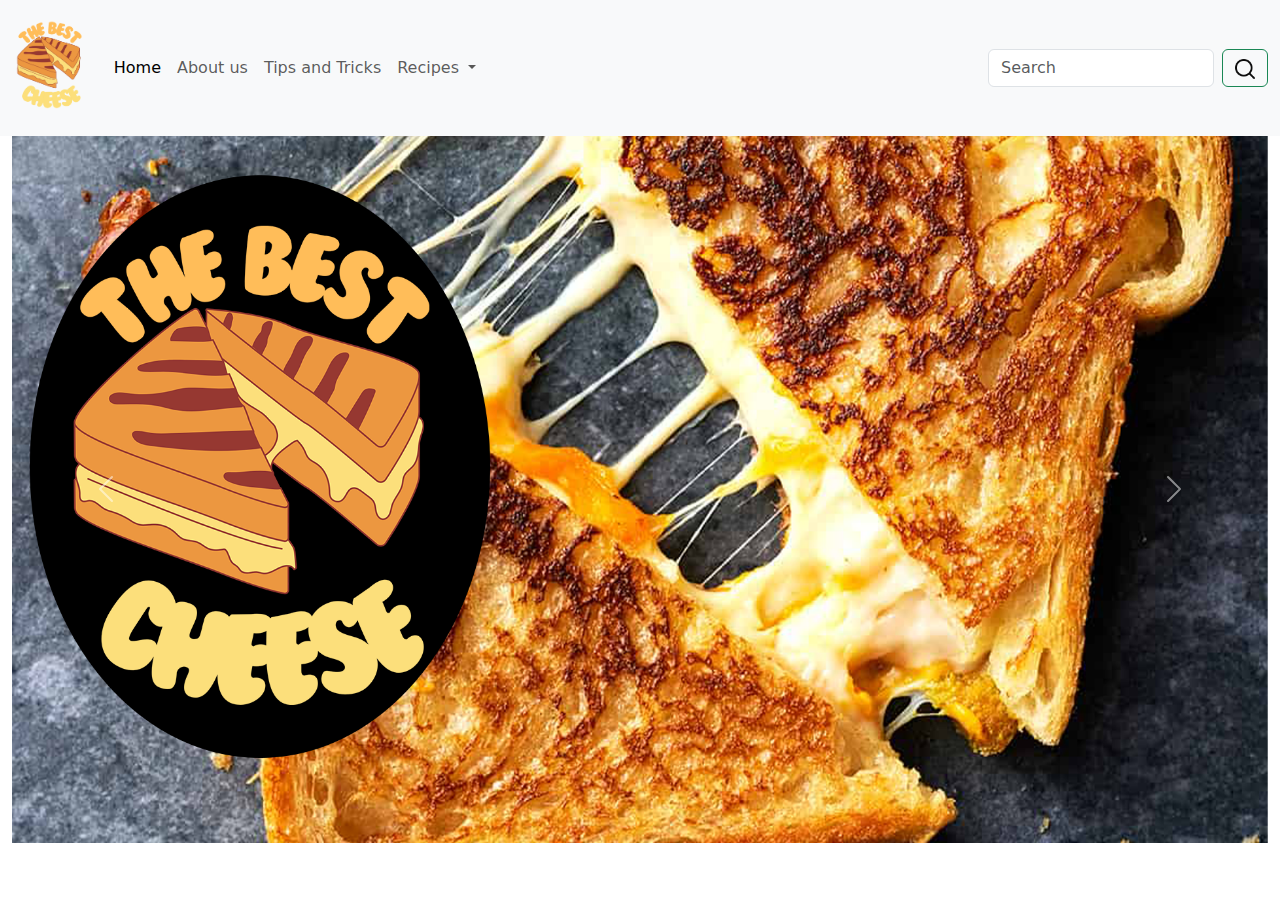
==== index.html @ 09ee9210 "finalsliders" ====
<!doctype html>
<html lang="en">

<head>
    <meta charset="utf-8">
    <meta name="viewport" content="width=device-width, initial-scale=1">
    <title>The Best Cheese</title>
    <link href="https://cdn.jsdelivr.net/npm/bootstrap@5.3.3/dist/css/bootstrap.min.css" rel="stylesheet"
        integrity="sha384-QWTKZyjpPEjISv5WaRU9OFeRpok6YctnYmDr5pNlyT2bRjXh0JMhjY6hW+ALEwIH" crossorigin="anonymous">
</head>

<body>

    <!--START TOP NAVIGATION-->
    <nav class="navbar navbar-expand-lg bg-body-tertiary">
        <div class="container-fluid">
            <a class="navbar-brand" href="index.html"><img src="images/transparentcheeselogo.png" alt="My logo"
                    height="110"></a>
            <button class="navbar-toggler" type="button" data-bs-toggle="collapse"
                data-bs-target="#navbarSupportedContent" aria-controls="navbarSupportedContent" aria-expanded="false"
                aria-label="Toggle navigation">
                <span class="navbar-toggler-icon"></span>
            </button>
            <div class="collapse navbar-collapse" id="navbarSupportedContent">
                <ul class="navbar-nav me-auto mb-2 mb-lg-0">
                    <li class="nav-item">
                        <a class="nav-link active" aria-current="page" href="#">Home</a>
                    </li>
                    <li class="nav-item">
                        <a class="nav-link" href="aboutus.html">About us</a>
                    </li>
                    <li class="nav-item">
                        <a class="nav-link" href="tipsandtricks.html">Tips and Tricks</a>
                    </li>
                    <li class="nav-item dropdown">
                        <a class="nav-link dropdown-toggle" href="#" role="button" data-bs-toggle="dropdown"
                            aria-expanded="false">
                            Recipes
                        </a>
                        <ul class="dropdown-menu">
                            <li><a class="dropdown-item" href="easyrecipe.html">Easy Difficulty Recipe</a></li>
                            <li><a class="dropdown-item" href="mediumrecipe.html">Medium Diffculty Recipe</a></li>
                            <li>

                            </li>
                            <li><a class="dropdown-item" href="hardrecipe.html">Hard Difficulty Recipe</a></li>
                        </ul>
                    </li>
                </ul>
                <form class="d-flex" role="search">
                    <input class="form-control me-2" type="search" placeholder="Search" aria-label="Search">
                    <button class="btn btn-outline-success" type="submit"><img src="images/searchicon.png"
                            alt="searchicon" height="20"></button>
                </form>
            </div>
        </div>
    </nav>

    <!--END TOP NAVIGATION-->

    <!--START HERO SLIDER-->
    <div class="container-fluid">
        <div id="carouselExample" class="carousel slide">
            <div class="carousel-inner">
                <div class="carousel-item active">
                    <img src="images/finalslider2.png" class="d-block w-100" alt="...">
                </div>
                <div class="carousel-item active">
                    <img src="images/finalslider1.png" class="d-block w-100" alt="...">
                </div>
                <div class="carousel-item">
                    <img src="images/finalslider3.png" class="d-block w-100" alt="...">
                </div>
            </div>
            <button class="carousel-control-prev" type="button" data-bs-target="#carouselExample" data-bs-slide="prev">
                <span class="carousel-control-prev-icon" aria-hidden="true"></span>
                <span class="visually-hidden">Previous</span>
            </button>
            <button class="carousel-control-next" type="button" data-bs-target="#carouselExample" data-bs-slide="next">
                <span class="carousel-control-next-icon" aria-hidden="true"></span>
                <span class="visually-hidden">Next</span>
            </button>
        </div>
    </div>
    <!--END HERO SLIDER-->

    <!--DO NOT EDIT BELOW THIS LINE-->
    <script src="https://cdn.jsdelivr.net/npm/bootstrap@5.3.3/dist/js/bootstrap.bundle.min.js"
        integrity="sha384-YvpcrYf0tY3lHB60NNkmXc5s9fDVZLESaAA55NDzOxhy9GkcIdslK1eN7N6jIeHz"
        crossorigin="anonymous"></script>
</body>

</html>
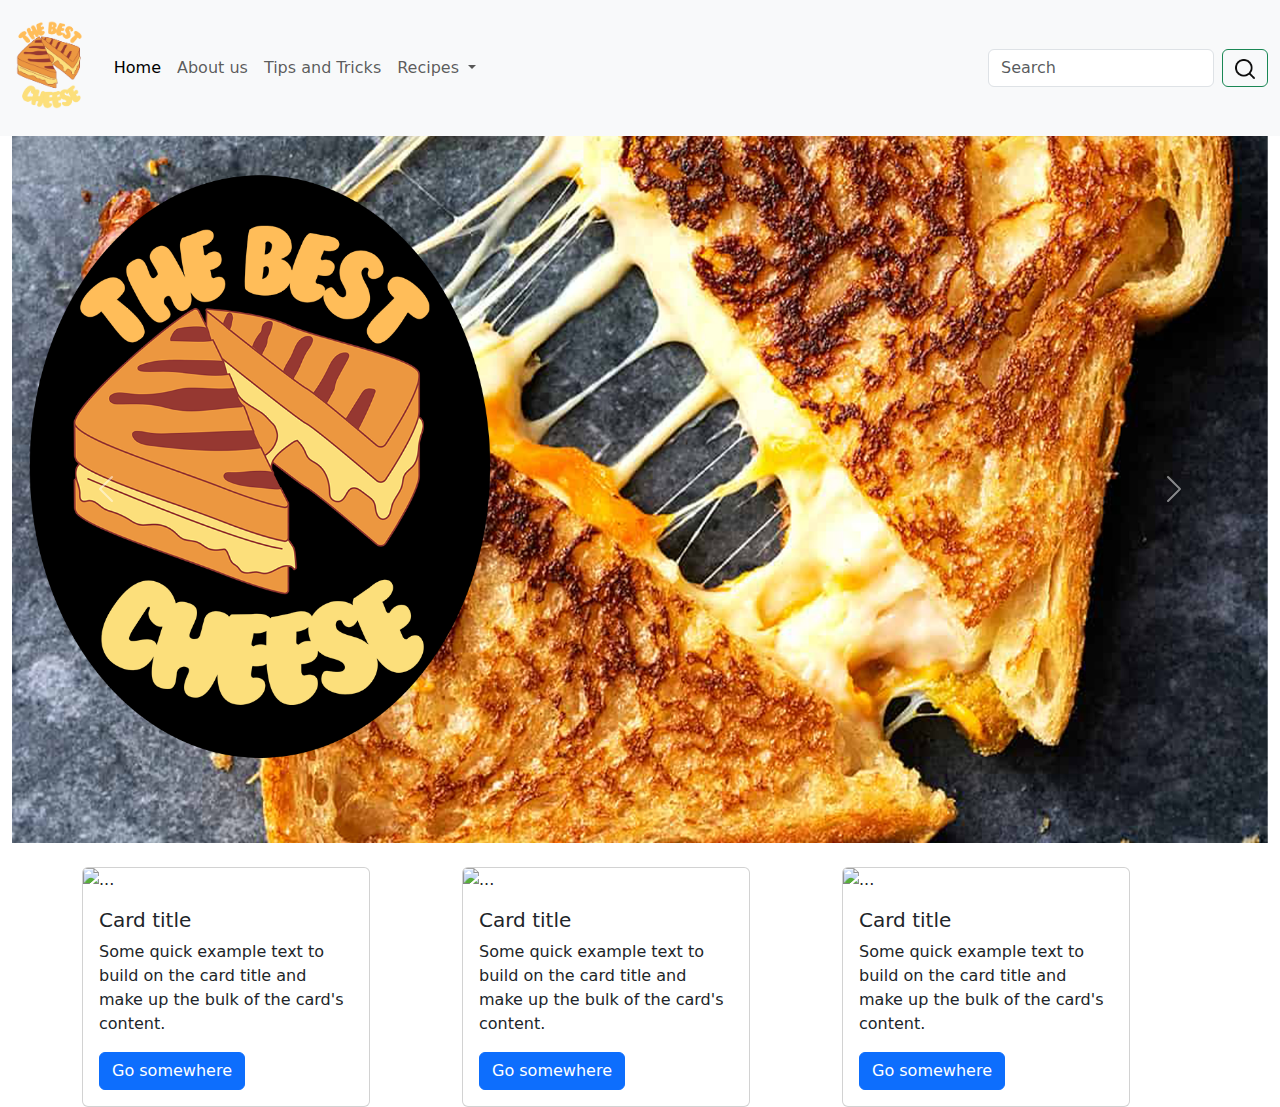
==== commit 4833d1c7: "cardstart" ====
--- a/index.html
+++ b/index.html
@@ -83,6 +83,60 @@
         </div>
     </div>
     <!--END HERO SLIDER-->
+    <br />
+    <!--START CARDS-->
+
+    <style>
+        .col-2,
+        .col-md-6,
+        .col-sm-4,
+        .col-lg-4 {
+            border: rgb(0, 0, 0) 1px
+        }
+    </style>
+
+    <div class="container">
+        <div class="row">
+            <div class="col-sm-12 col-md-6 col-lg-4">
+                <div class="card" style="width: 18rem;">
+                    <img src="..." class="card-img-top" alt="...">
+                    <div class="card-body">
+                        <h5 class="card-title">Card title</h5>
+                        <p class="card-text">Some quick example text to build on the card title and make up the bulk of
+                            the card's
+                            content.</p>
+                        <a href="#" class="btn btn-primary">Go somewhere</a>
+                    </div>
+                </div>
+            </div>
+            <div class="col-sm-12 col-md-6 col-lg-4">
+                <div class="card" style="width: 18rem;">
+                    <img src="..." class="card-img-top" alt="...">
+                    <div class="card-body">
+                        <h5 class="card-title">Card title</h5>
+                        <p class="card-text">Some quick example text to build on the card title and make up the bulk of
+                            the card's
+                            content.</p>
+                        <a href="#" class="btn btn-primary">Go somewhere</a>
+                    </div>
+                </div>
+            </div>
+            <div class="col-sm-12 col-md-6 col-lg-4">
+                <div class="card" style="width: 18rem;">
+                    <img src="..." class="card-img-top" alt="...">
+                    <div class="card-body">
+                        <h5 class="card-title">Card title</h5>
+                        <p class="card-text">Some quick example text to build on the card title and make up the bulk of
+                            the card's
+                            content.</p>
+                        <a href="#" class="btn btn-primary">Go somewhere</a>
+                    </div>
+                </div>
+            </div>
+        </div>
+    </div>
+
+    <!--END CARDS-->
 
     <!--DO NOT EDIT BELOW THIS LINE-->
     <script src="https://cdn.jsdelivr.net/npm/bootstrap@5.3.3/dist/js/bootstrap.bundle.min.js"
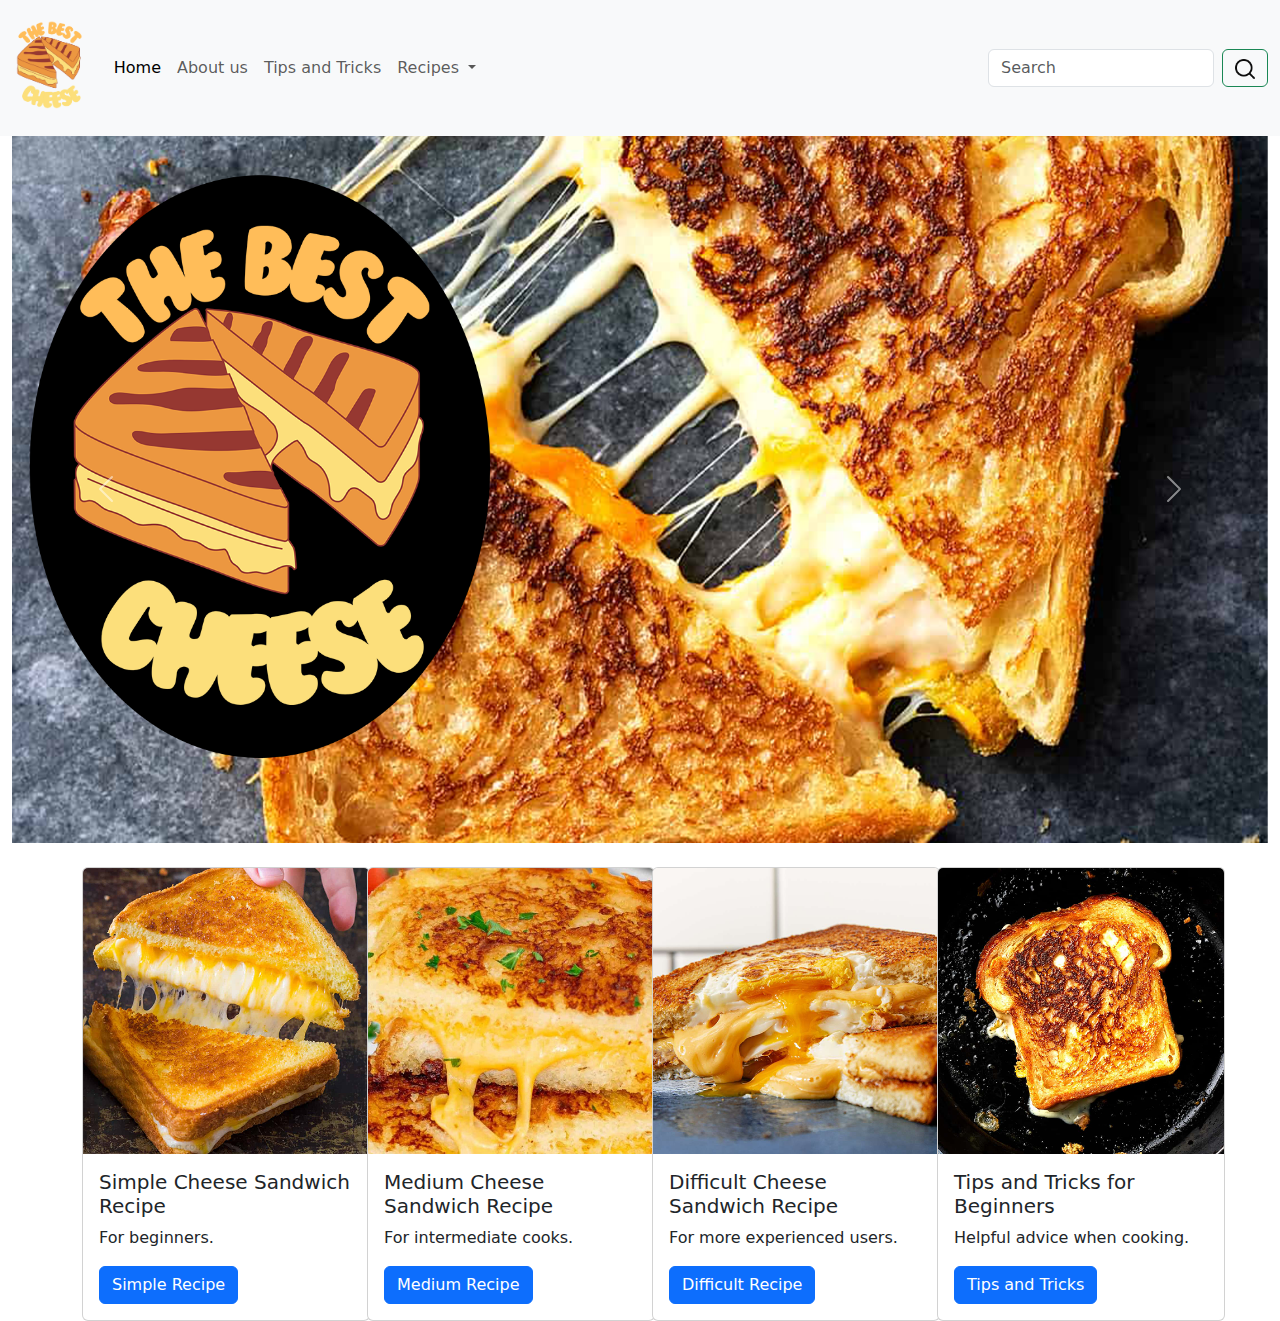
==== commit 402b2b0b: "finishedcards" ====
--- a/index.html
+++ b/index.html
@@ -97,42 +97,49 @@
 
     <div class="container">
         <div class="row">
-            <div class="col-sm-12 col-md-6 col-lg-4">
+            <div class="col-sm-12 col-md-6 col-lg-3">
                 <div class="card" style="width: 18rem;">
-                    <img src="..." class="card-img-top" alt="...">
+                    <img src="images/simplesandwichrecipe.png" class="card-img-top" alt="...">
                     <div class="card-body">
-                        <h5 class="card-title">Card title</h5>
-                        <p class="card-text">Some quick example text to build on the card title and make up the bulk of
-                            the card's
-                            content.</p>
-                        <a href="#" class="btn btn-primary">Go somewhere</a>
+                        <h5 class="card-title">Simple Cheese Sandwich Recipe</h5>
+                        <p class="card-text">For beginners.</p>
+                        <a href="easyrecipe.html" class="btn btn-primary">Simple Recipe</a>
                     </div>
                 </div>
             </div>
-            <div class="col-sm-12 col-md-6 col-lg-4">
+            <div class="col-sm-12 col-md-6 col-lg-3">
                 <div class="card" style="width: 18rem;">
-                    <img src="..." class="card-img-top" alt="...">
+                    <img src="images/mediumsandwichrecipe.png" class="card-img-top" alt="...">
                     <div class="card-body">
-                        <h5 class="card-title">Card title</h5>
-                        <p class="card-text">Some quick example text to build on the card title and make up the bulk of
-                            the card's
-                            content.</p>
-                        <a href="#" class="btn btn-primary">Go somewhere</a>
+                        <h5 class="card-title">Medium Cheese Sandwich Recipe</h5>
+                        <p class="card-text">For intermediate cooks.</p>
+                        <a href="mediumrecipe.html" class="btn btn-primary">Medium Recipe</a>
                     </div>
                 </div>
             </div>
-            <div class="col-sm-12 col-md-6 col-lg-4">
+            <div class="col-sm-12 col-md-6 col-lg-3">
                 <div class="card" style="width: 18rem;">
-                    <img src="..." class="card-img-top" alt="...">
+                    <img src="images/difficultsandwichrecipe.png" class="card-img-top" alt="...">
                     <div class="card-body">
-                        <h5 class="card-title">Card title</h5>
-                        <p class="card-text">Some quick example text to build on the card title and make up the bulk of
-                            the card's
-                            content.</p>
-                        <a href="#" class="btn btn-primary">Go somewhere</a>
+                        <h5 class="card-title">Difficult Cheese Sandwich Recipe</h5>
+                        <p class="card-text">For more experienced users.</p>
+                        <a href="hardrecipe.html" class="btn btn-primary">Difficult Recipe</a>
                     </div>
                 </div>
             </div>
+            <div class="col-sm-12 col-md-6 col-lg-3">
+                <div class="card" style="width: 18rem;">
+                    <img src="images/tipsandtrickscardimage.png" class="card-img-top" alt="...">
+                    <div class="card-body">
+                        <h5 class="card-title">Tips and Tricks for Beginners</h5>
+                        <p class="card-text">Helpful advice when cooking.</p>
+                        <a href="tipsandtricks.html" class="btn btn-primary">Tips and Tricks</a>
+                    </div>
+                </div>
+            </div>
+
+
+
         </div>
     </div>
 
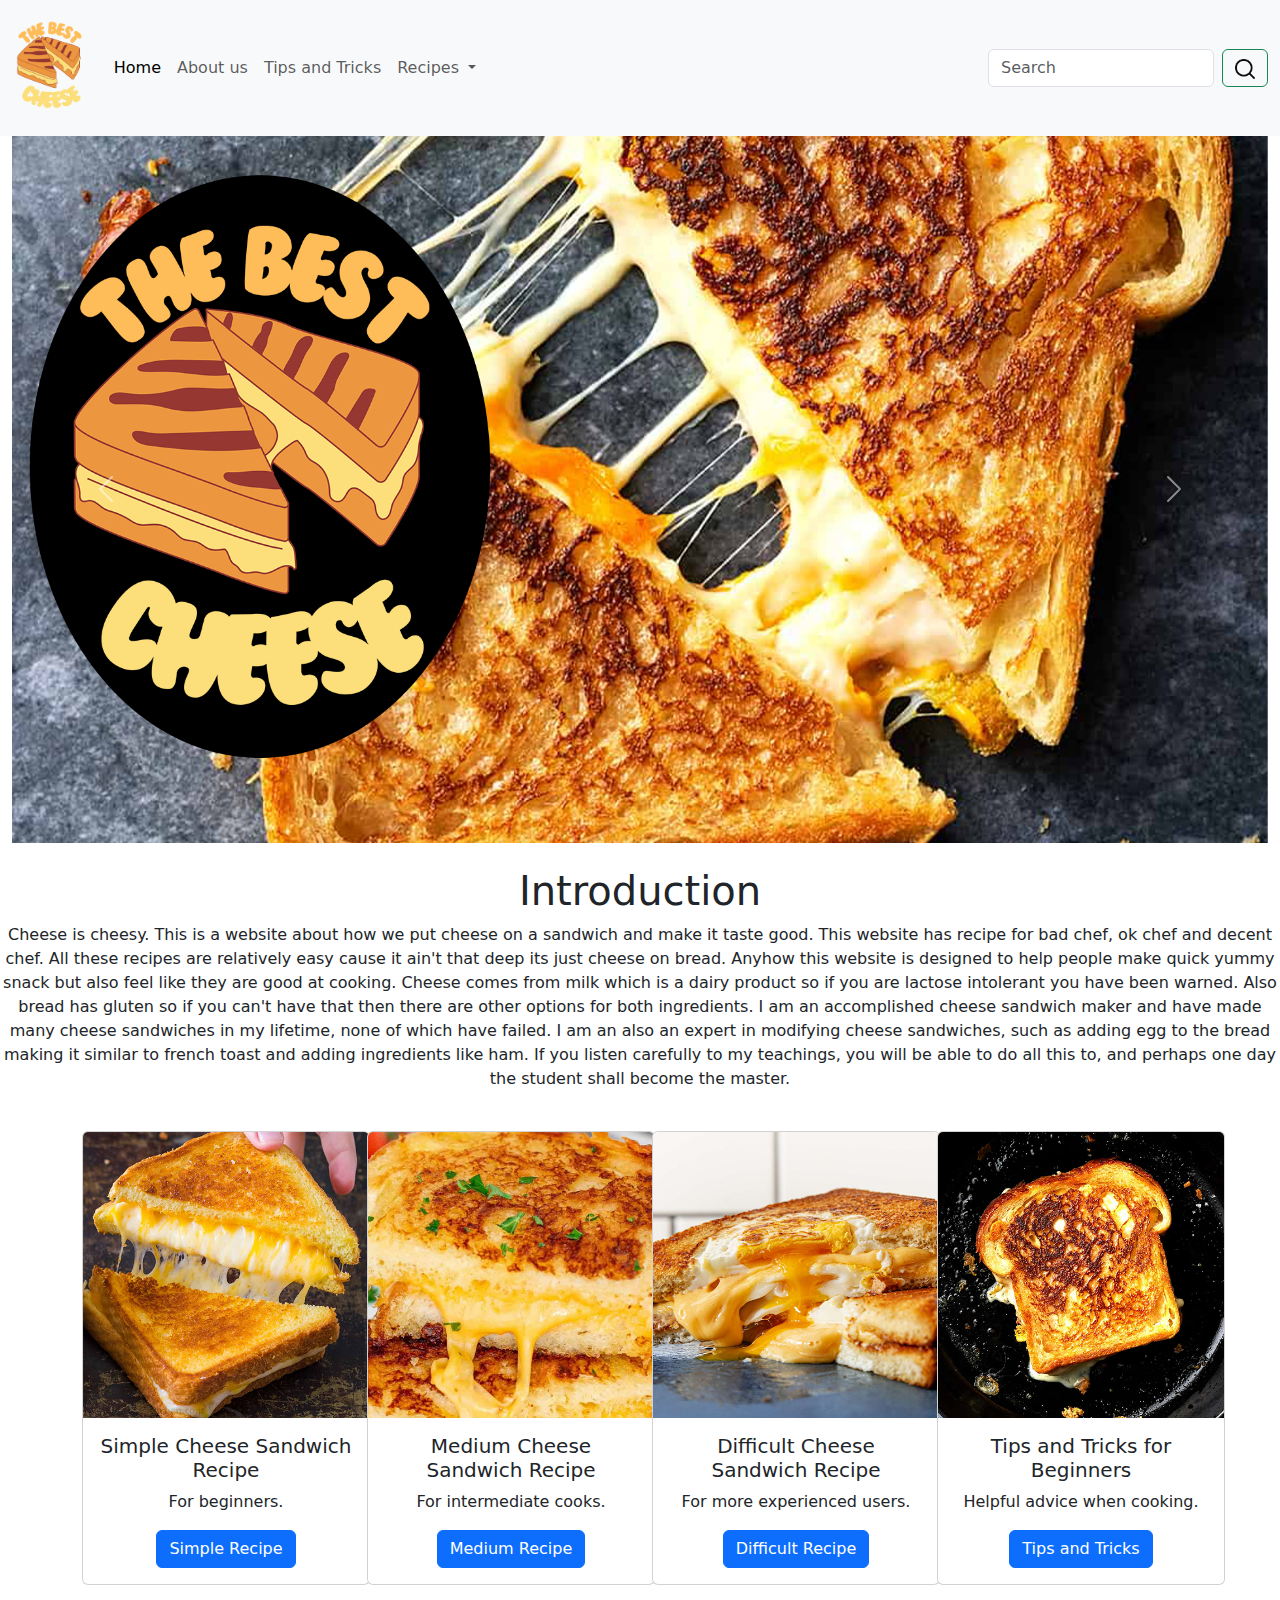
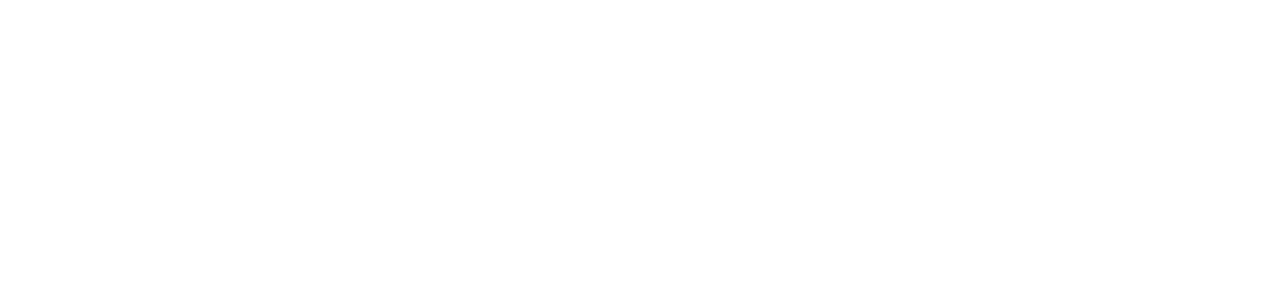
==== commit f2a357ce: "gordon ramsey" ====
--- a/index.html
+++ b/index.html
@@ -1,5 +1,5 @@
 <!doctype html>
-<html lang="en">
+<html lang="en" data-bs-theme="light">
 
 <head>
     <meta charset="utf-8">
@@ -84,6 +84,32 @@
     </div>
     <!--END HERO SLIDER-->
     <br />
+    <!--START INTRODUCTION-->
+    <style>
+        h1 {
+            text-align: center;
+        }
+
+        p {
+            text-align: center;
+        }
+
+        div {
+            text-align: center;
+        }
+    </style>
+    <h1>Introduction</h1>
+    <p>Cheese is cheesy. This is a website about how we put cheese on a sandwich and make it taste good. This website
+        has recipe for bad chef, ok chef and decent chef. All these recipes are relatively easy cause it ain't that deep
+        its just cheese on bread. Anyhow this website is designed to help people make quick yummy snack but also feel
+        like they are good at cooking. Cheese comes from milk which is a dairy product so if you are lactose intolerant
+        you have been warned. Also bread has gluten so if you can't have that then there are other options for both
+        ingredients. I am an accomplished cheese sandwich maker and have made many cheese sandwiches in my lifetime,
+        none of which have failed. I am an also an expert in modifying cheese sandwiches, such as adding egg to the
+        bread making it similar to french toast and adding ingredients like ham. If you listen carefully to my
+        teachings, you will be able to do all this to, and perhaps one day the student shall become the master.</p>
+    <!--END INTRODUCTION-->
+    <br />
     <!--START CARDS-->
 
     <style>
@@ -145,6 +171,26 @@
 
     <!--END CARDS-->
 
+    <!--START VIDEO-->
+    <style>
+        h1 {
+            text-align: center;
+        }
+
+        p {
+            text-align: center;
+        }
+
+        div {
+            text-align: center;
+        }
+    </style>
+    <iframe width="560" height="315" src="https://www.youtube.com/embed/8E4cQHejFq0?si=dzwd9rSEsEahaP6M"
+        title="YouTube video player" frameborder="0"
+        allow="accelerometer; autoplay; clipboard-write; encrypted-media; gyroscope; picture-in-picture; web-share"
+        referrerpolicy="strict-origin-when-cross-origin" allowfullscreen></iframe>
+    <!--END VIDEO-->
+
     <!--DO NOT EDIT BELOW THIS LINE-->
     <script src="https://cdn.jsdelivr.net/npm/bootstrap@5.3.3/dist/js/bootstrap.bundle.min.js"
         integrity="sha384-YvpcrYf0tY3lHB60NNkmXc5s9fDVZLESaAA55NDzOxhy9GkcIdslK1eN7N6jIeHz"
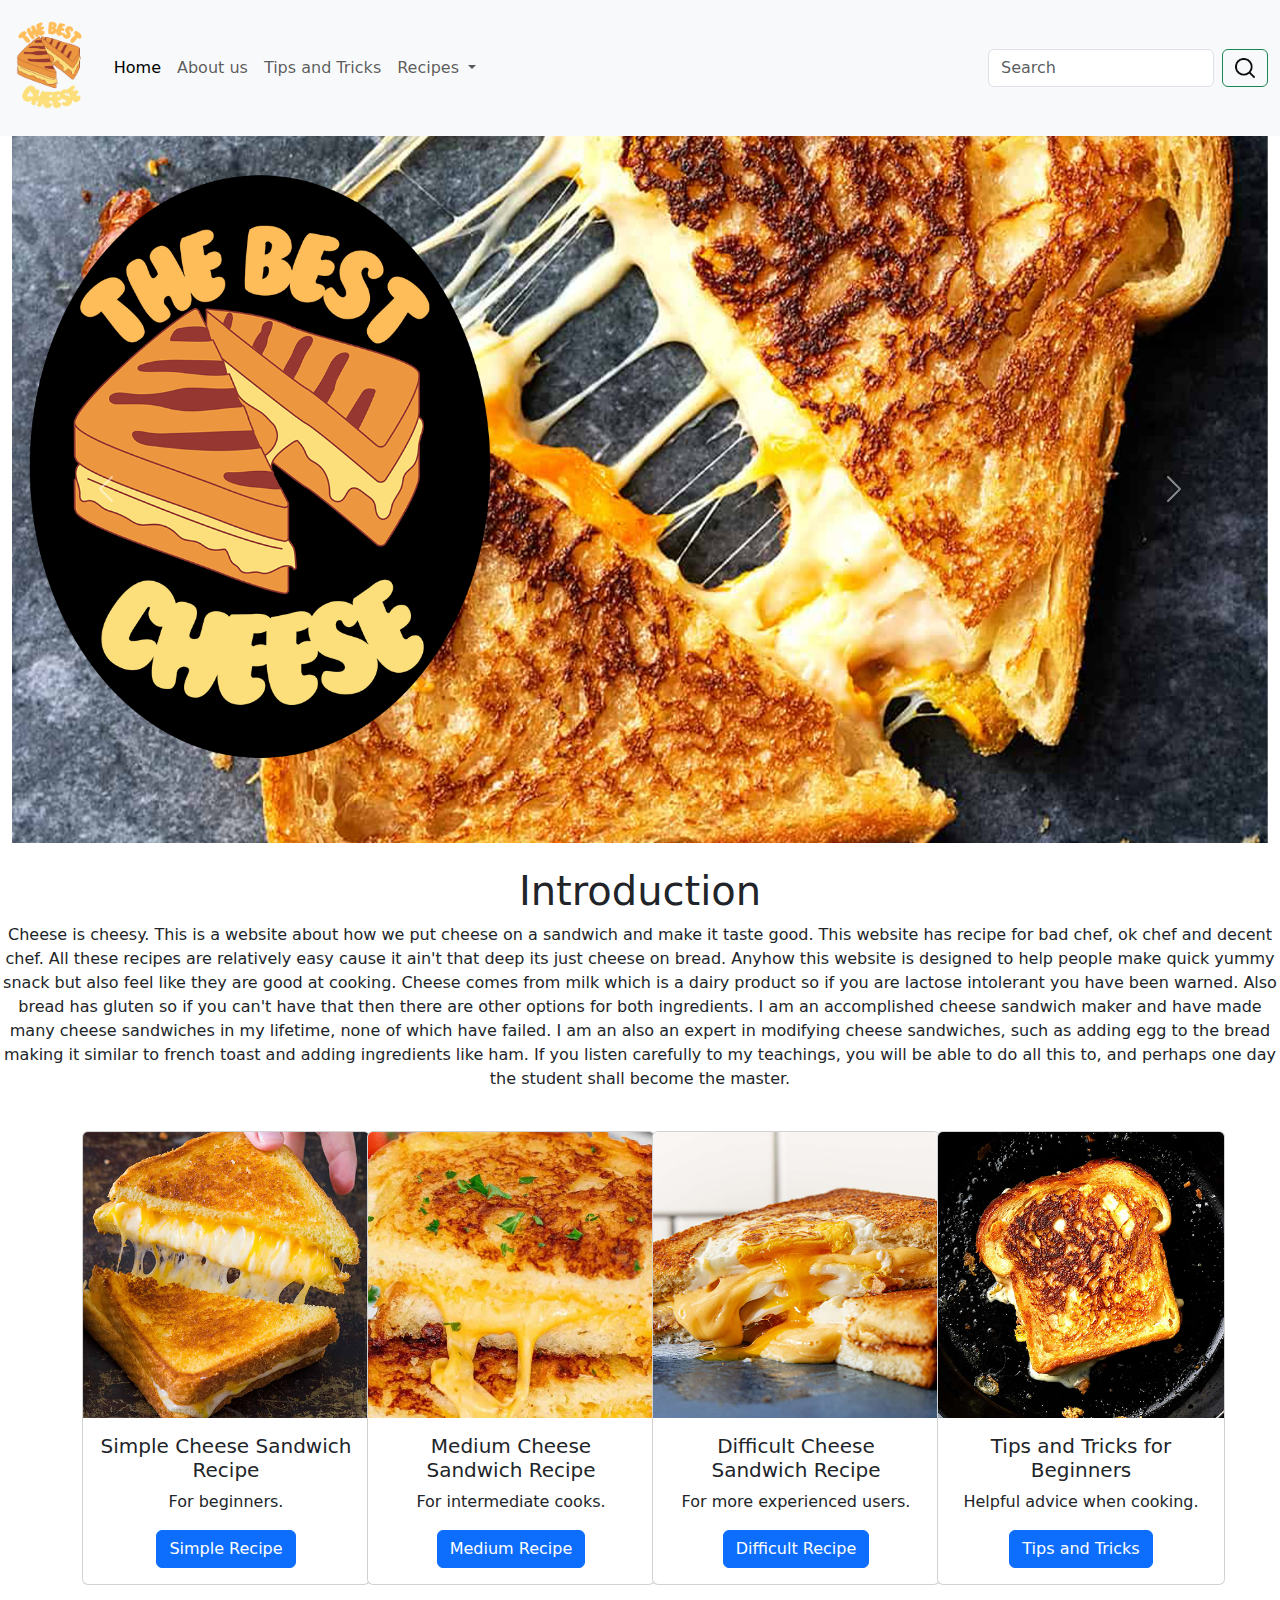
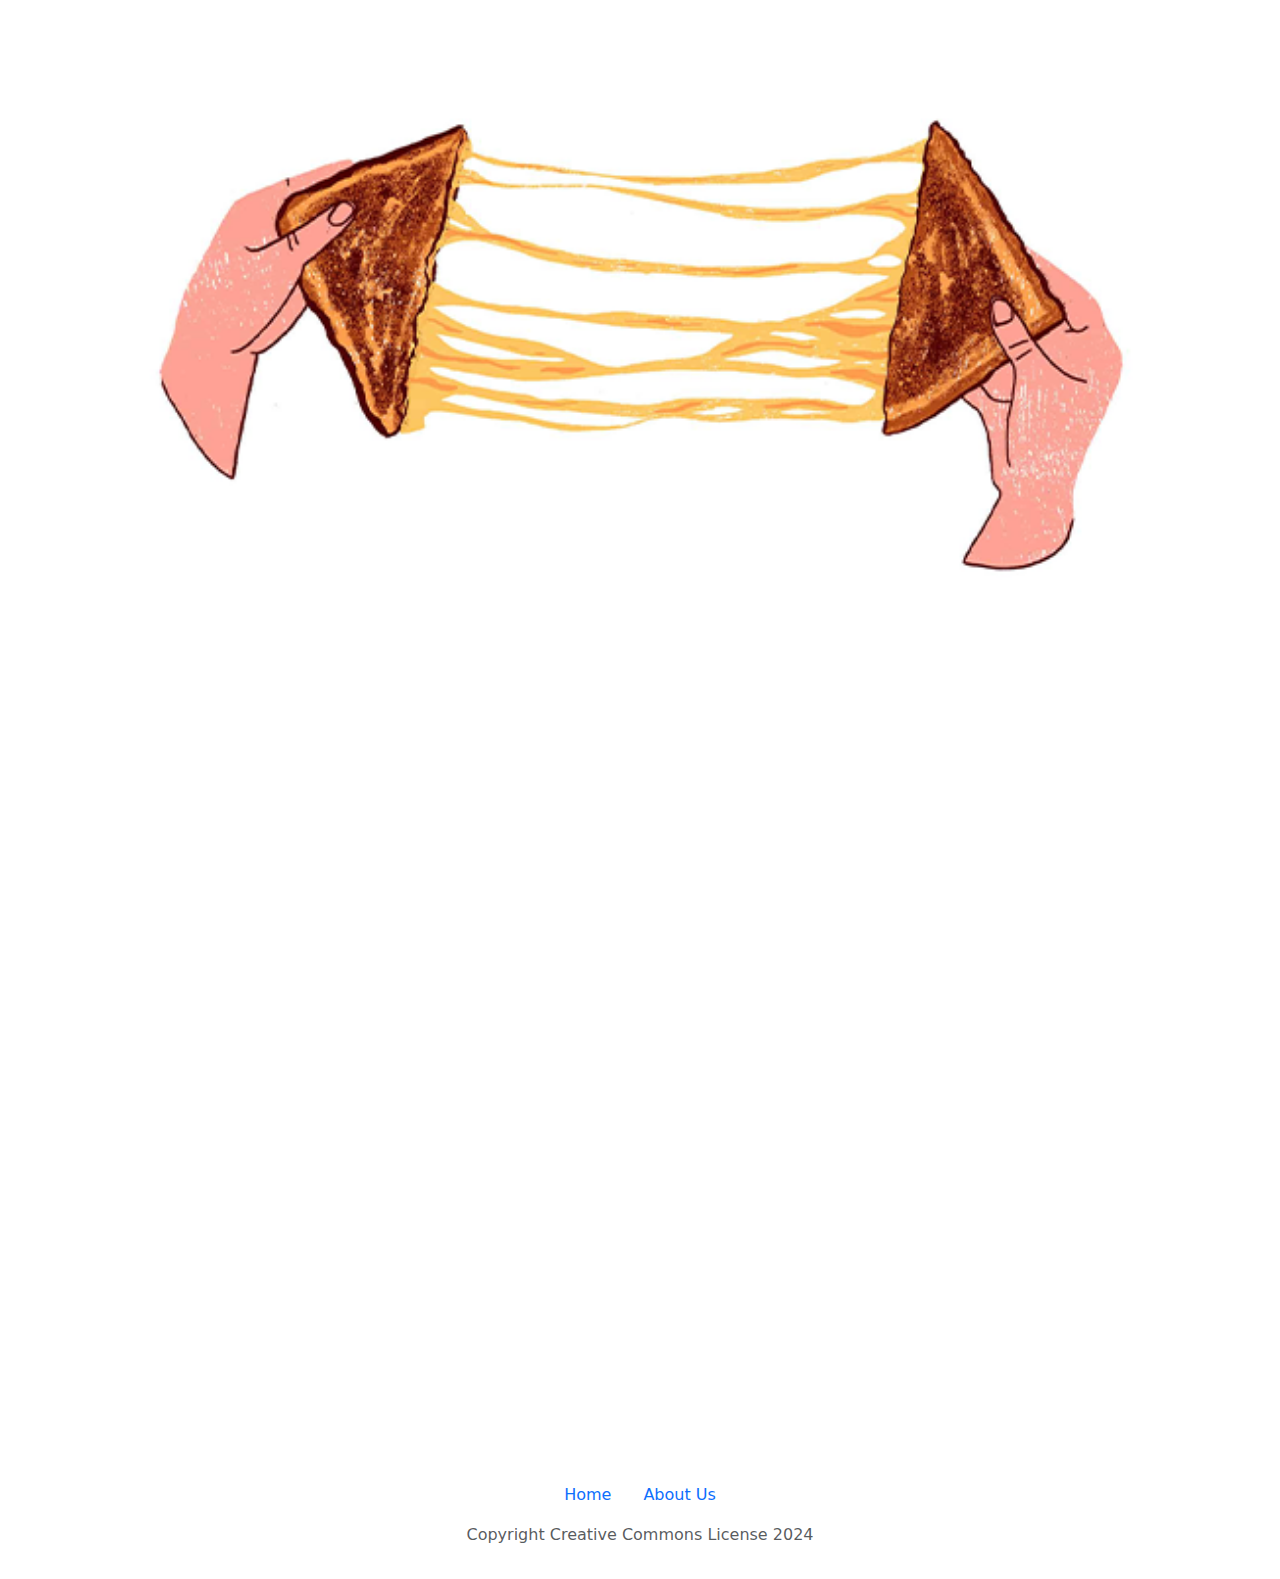
==== commit 39490a1b: "homepagefinish" ====
--- a/index.html
+++ b/index.html
@@ -170,27 +170,51 @@
     </div>
 
     <!--END CARDS-->
-
+    </br>
+    <!--START IMAGE-->
+    <style>
+        img {
+            display: block;
+            margin: auto;
+        }
+    </style>
+    <img src="images/inpageimage1.png" width="1000" img>
+    <!--END IMAGE-->
+    </br>
     <!--START VIDEO-->
     <style>
-        h1 {
-            text-align: center;
-        }
-
-        p {
-            text-align: center;
-        }
-
-        div {
-            text-align: center;
-        }
-    </style>
-    <iframe width="560" height="315" src="https://www.youtube.com/embed/8E4cQHejFq0?si=dzwd9rSEsEahaP6M"
-        title="YouTube video player" frameborder="0"
-        allow="accelerometer; autoplay; clipboard-write; encrypted-media; gyroscope; picture-in-picture; web-share"
-        referrerpolicy="strict-origin-when-cross-origin" allowfullscreen></iframe>
+        video {
+            display: block;
+            margin: auto;
+        }
+    </style>
+    <div class="video"> <iframe width="1380" height="745"
+            src="https://www.youtube.com/embed/8E4cQHejFq0?si=dzwd9rSEsEahaP6M" title="YouTube video player"
+            frameborder="0"
+            allow="accelerometer; autoplay; clipboard-write; encrypted-media; gyroscope; picture-in-picture; web-share"
+            referrerpolicy="strict-origin-when-cross-origin" allowfullscreen></iframe>
+    </div>
     <!--END VIDEO-->
-
+    </br>
+    <!--START BOTTOM NAVBAR-->
+    <ul class="nav justify-content-center">
+        <li class="nav-item">
+            <a class="nav-link active" aria-current="page" href="index.html">Home</a>
+        </li>
+        <li class="nav-item">
+            <a class="nav-link" href="aboutus.html">About Us</a>
+        </li>
+    </ul>
+    <!--END BOTTOM NAVBAR-->
+
+    <!--START CC TEXT-->
+    <ul class="nav justify-content-center">
+        <li class="nav-item">
+            <a class="nav-link disabled" aria-disabled="true">Copyright Creative Commons License 2024</a>
+        </li>
+    </ul>
+    <!--END CC TEXT-->
+    </br>
     <!--DO NOT EDIT BELOW THIS LINE-->
     <script src="https://cdn.jsdelivr.net/npm/bootstrap@5.3.3/dist/js/bootstrap.bundle.min.js"
         integrity="sha384-YvpcrYf0tY3lHB60NNkmXc5s9fDVZLESaAA55NDzOxhy9GkcIdslK1eN7N6jIeHz"
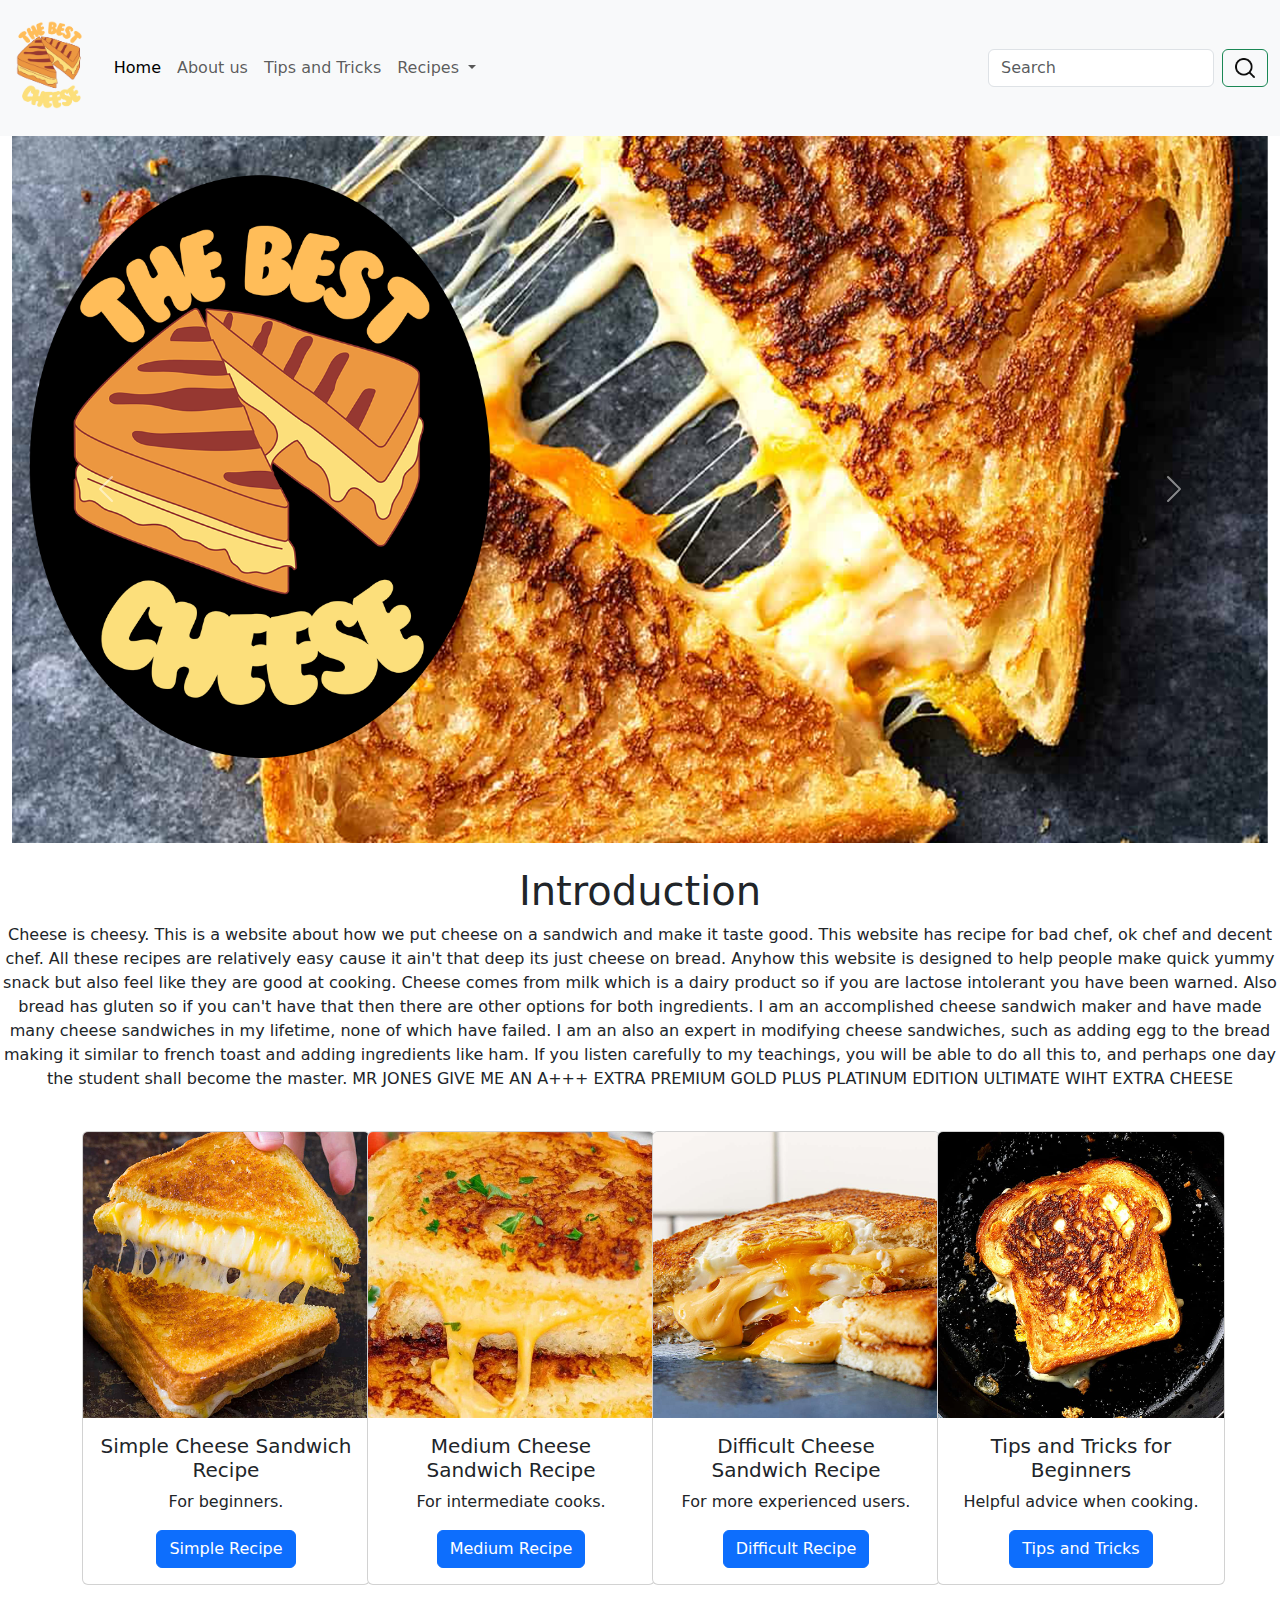
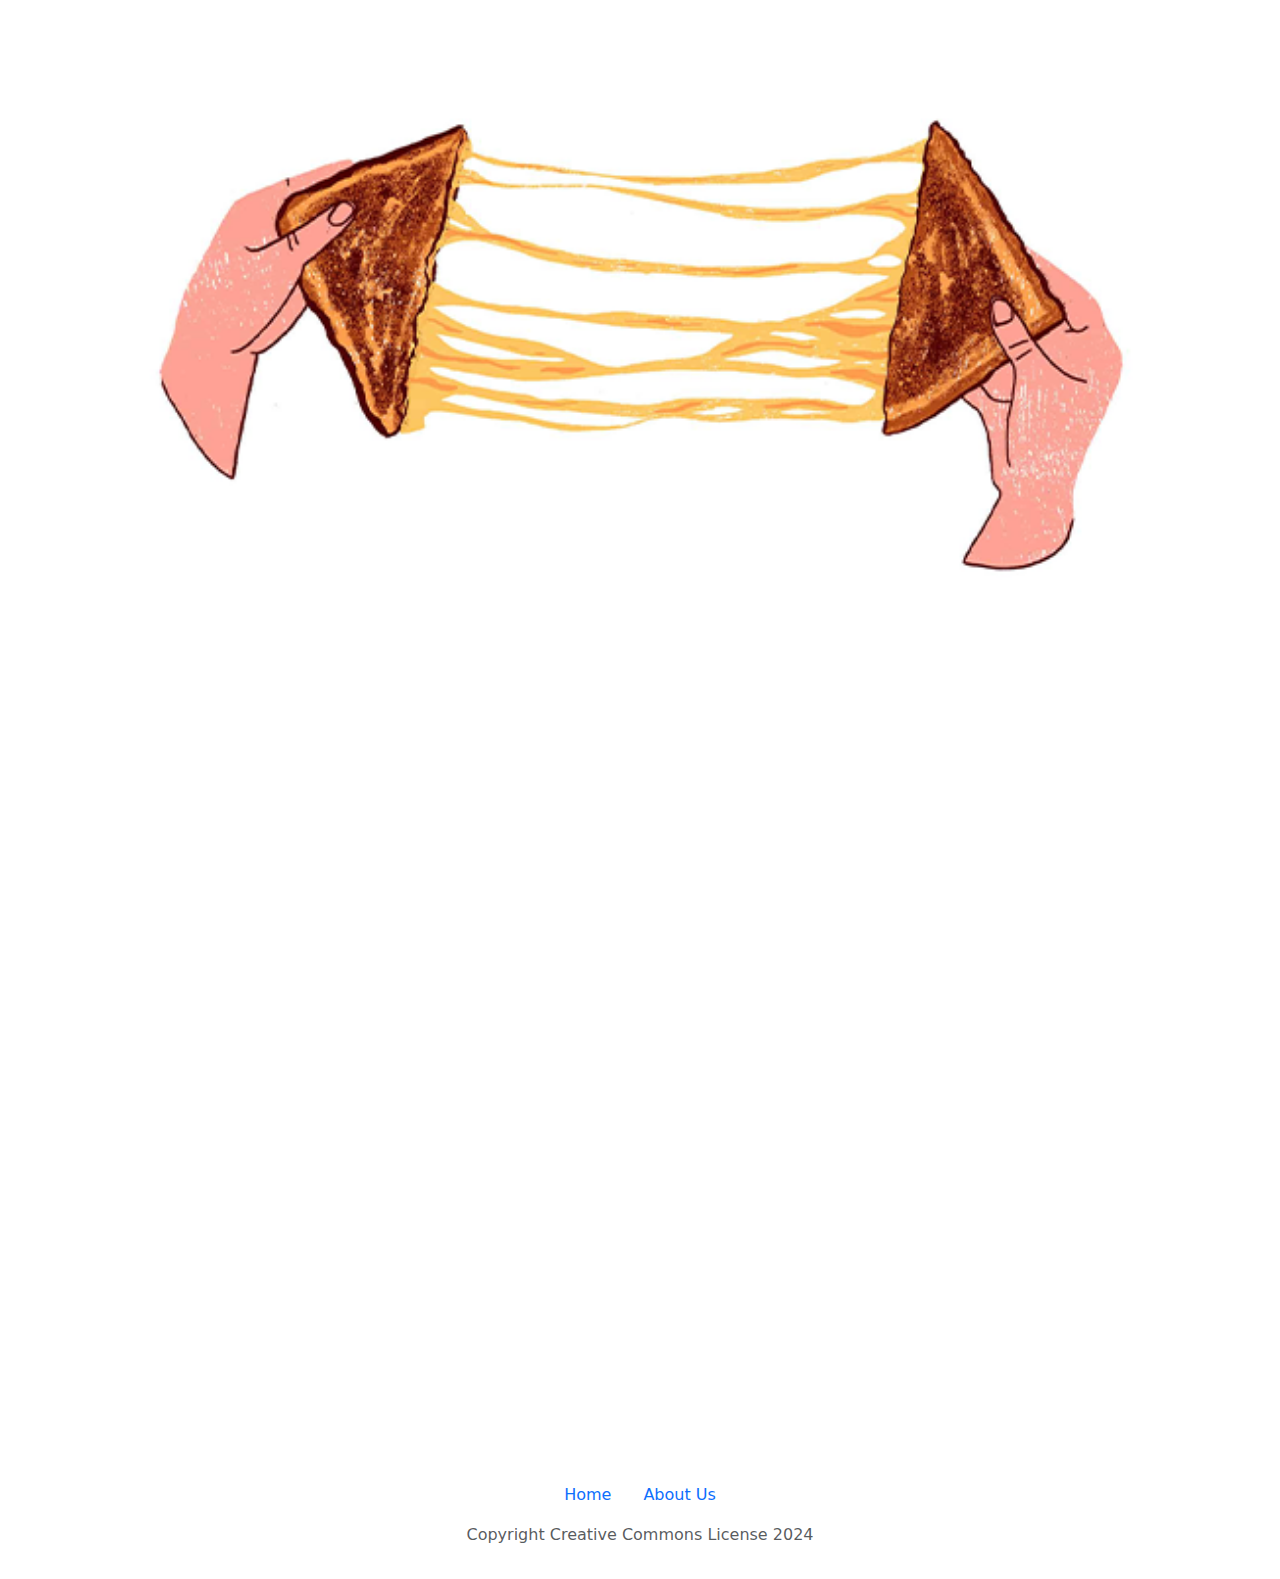
==== commit 47a121b2: "finalpushmrjonesgivemeanA" ====
--- a/index.html
+++ b/index.html
@@ -107,7 +107,8 @@
         ingredients. I am an accomplished cheese sandwich maker and have made many cheese sandwiches in my lifetime,
         none of which have failed. I am an also an expert in modifying cheese sandwiches, such as adding egg to the
         bread making it similar to french toast and adding ingredients like ham. If you listen carefully to my
-        teachings, you will be able to do all this to, and perhaps one day the student shall become the master.</p>
+        teachings, you will be able to do all this to, and perhaps one day the student shall become the master. MR JONES
+        GIVE ME AN A+++ EXTRA PREMIUM GOLD PLUS PLATINUM EDITION ULTIMATE WIHT EXTRA CHEESE</p>
     <!--END INTRODUCTION-->
     <br />
     <!--START CARDS-->
@@ -199,7 +200,7 @@
     <!--START BOTTOM NAVBAR-->
     <ul class="nav justify-content-center">
         <li class="nav-item">
-            <a class="nav-link active" aria-current="page" href="index.html">Home</a>
+            <a class="nav-link active" aria-current="page" href="#">Home</a>
         </li>
         <li class="nav-item">
             <a class="nav-link" href="aboutus.html">About Us</a>
